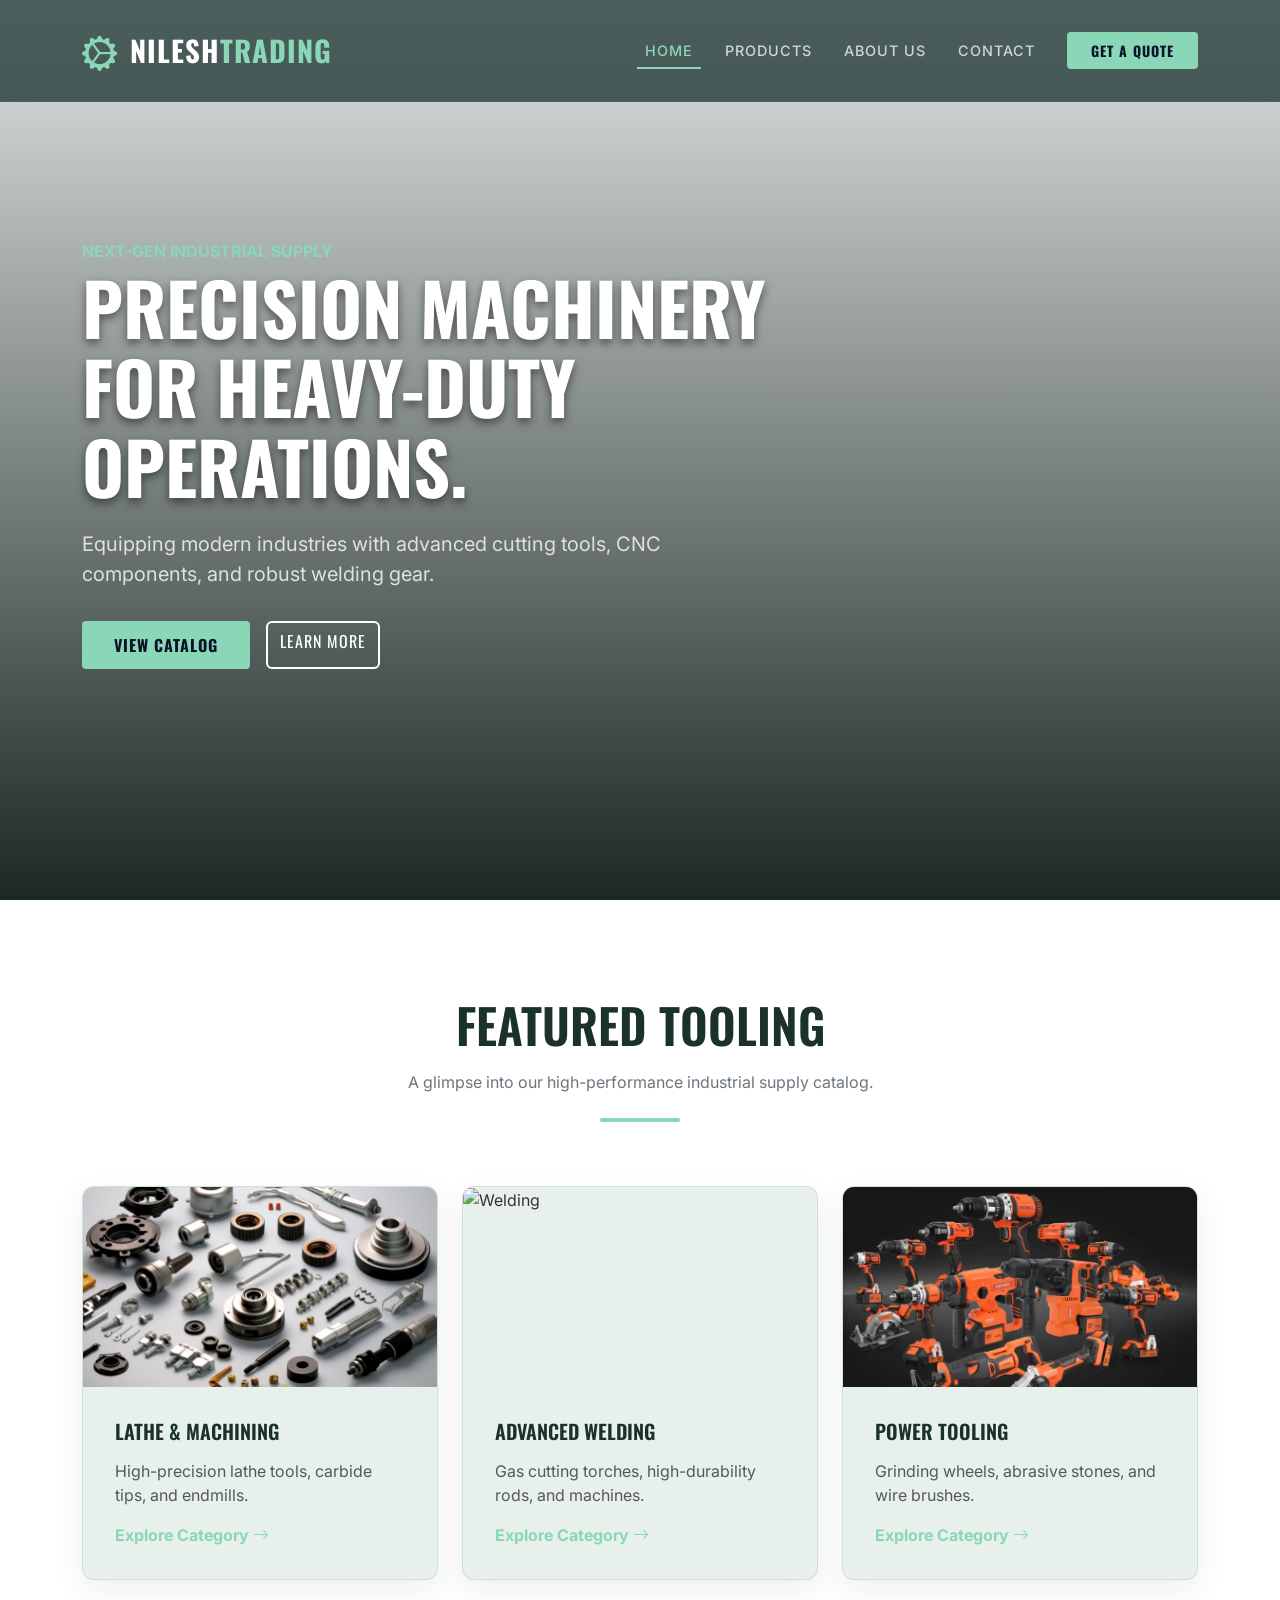
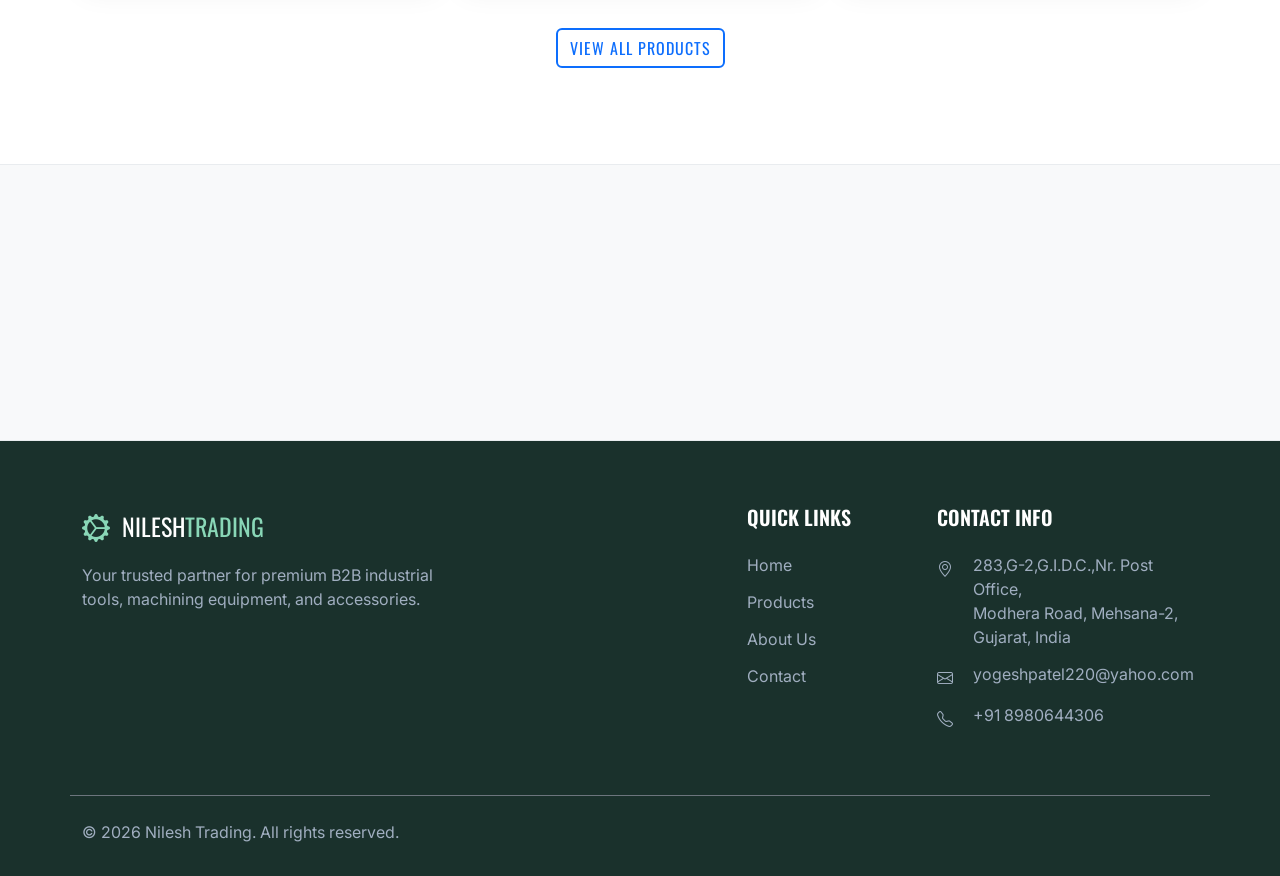
==== index.html @ 8f6eeba7 "first commit" ====
<!DOCTYPE html>
<html lang="en">

<head>
    <meta charset="UTF-8">
    <meta name="viewport" content="width=device-width, initial-scale=1.0">
    <meta name="description" content="Nilesh Trading - Premium B2B industrial tools and machinery supplier.">
    <title>Nilesh Trading | Home</title>

    <!-- Google Fonts -->
    <link rel="preconnect" href="https://fonts.googleapis.com">
    <link rel="preconnect" href="https://fonts.gstatic.com" crossorigin>
    <link
        href="https://fonts.googleapis.com/css2?family=Inter:wght@400;500;600&family=Oswald:wght@500;600;700&display=swap"
        rel="stylesheet">

    <!-- Bootstrap 5 CSS -->
    <link href="https://cdn.jsdelivr.net/npm/bootstrap@5.3.2/dist/css/bootstrap.min.css" rel="stylesheet">

    <!-- Bootstrap Icons -->
    <link rel="stylesheet" href="https://cdn.jsdelivr.net/npm/bootstrap-icons@1.11.1/font/bootstrap-icons.css">

    <!-- AOS Animation CSS -->
    <link href="https://unpkg.com/aos@2.3.1/dist/aos.css" rel="stylesheet">

    <!-- Custom CSS -->
    <link rel="stylesheet" href="css/styles.css">
</head>

<body>

    <!-- Navigation -->
    <nav class="navbar navbar-expand-lg fixed-top shadow-sm" data-bs-theme="dark">
        <div class="container">
            <a class="navbar-brand" href="index.html">
                <i class="bi bi-gear-wide-connected logo-icon"></i>
                <span>NILESH<span class="text-accent">TRADING</span></span>
            </a>
            <button class="navbar-toggler border-0" type="button" data-bs-toggle="collapse" data-bs-target="#navbarNav"
                aria-controls="navbarNav" aria-expanded="false" aria-label="Toggle navigation">
                <span class="navbar-toggler-icon"></span>
            </button>
            <div class="collapse navbar-collapse justify-content-end" id="navbarNav">
                <ul class="navbar-nav align-items-center">
                    <li class="nav-item"><a class="nav-link active" href="index.html">Home</a></li>
                    <li class="nav-item"><a class="nav-link" href="products.html">Products</a></li>
                    <li class="nav-item"><a class="nav-link" href="about.html">About Us</a></li>
                    <li class="nav-item"><a class="nav-link" href="contact.html">Contact</a></li>
                    <li class="nav-item ms-lg-3 mt-3 mt-lg-0">
                        <a href="contact.html" class="btn btn-accent btn-sm py-2 px-4">Get a Quote</a>
                    </li>
                </ul>
            </div>
        </div>
    </nav>

    <!-- Hero Section -->
    <section class="hero">
        <div class="container position-relative z-3">
            <div class="row">
                <div class="col-lg-8 col-md-10" data-aos="zoom-out" data-aos-duration="1500">
                    <span class="text-accent fw-bold text-uppercase tracking-wider mt-2 mb-1 d-block">Next-Gen
                        Industrial Supply</span>
                    <h1 data-aos="fade-up" data-aos-delay="200">Precision Machinery For Heavy-Duty Operations.</h1>
                    <p data-aos="fade-up" data-aos-delay="400">Equipping modern industries with advanced cutting tools,
                        CNC components, and robust welding gear.</p>
                    <div class="d-flex gap-3 flex-wrap mt-4" data-aos="fade-up" data-aos-delay="600">
                        <a href="products.html" class="btn btn-accent">View Catalog</a>
                        <a href="about.html" class="btn btn-outline-light text-white border-white">Learn More</a>
                    </div>
                </div>
            </div>
        </div>
    </section>

    <!-- Featured Categories Quick Look -->
    <section class="products-section">
        <div class="container">
            <div class="section-title" data-aos="fade-up">
                <h2>Featured Tooling</h2>
                <p>A glimpse into our high-performance industrial supply catalog.</p>
            </div>

            <div class="row g-4 justify-content-center">
                <!-- Lathe -->
                <div class="col-lg-4 col-md-6" data-aos="fade-up" data-aos-delay="100">
                    <div class="product-card">
                        <div class="product-img-wrap">
                            <img src="images/Lathe & Machining.jpg" alt="Lathe Machinery">
                        </div>
                        <div class="product-body">
                            <h3 class="product-title">Lathe & Machining</h3>
                            <p class="text-muted">High-precision lathe tools, carbide tips, and endmills.</p>
                            <a href="products.html" class="text-accent text-decoration-none fw-bold">Explore Category <i
                                    class="bi bi-arrow-right"></i></a>
                        </div>
                    </div>
                </div>

                <!-- Welding -->
                <div class="col-lg-4 col-md-6" data-aos="fade-up" data-aos-delay="200">
                    <div class="product-card">
                        <div class="product-img-wrap">
                            <img src="images/Advanced Welding.jpg" alt="Welding">
                        </div>
                        <div class="product-body">
                            <h3 class="product-title">Advanced Welding</h3>
                            <p class="text-muted">Gas cutting torches, high-durability rods, and machines.</p>
                            <a href="products.html" class="text-accent text-decoration-none fw-bold">Explore Category <i
                                    class="bi bi-arrow-right"></i></a>
                        </div>
                    </div>
                </div>

                <!-- Power Tools -->
                <div class="col-lg-4 col-md-6" data-aos="fade-up" data-aos-delay="300">
                    <div class="product-card">
                        <div class="product-img-wrap">
                            <img src="images/Power Tooling.webp" alt="Power Tools">
                        </div>
                        <div class="product-body">
                            <h3 class="product-title">Power Tooling</h3>
                            <p class="text-muted">Grinding wheels, abrasive stones, and wire brushes.</p>
                            <a href="products.html" class="text-accent text-decoration-none fw-bold">Explore Category <i
                                    class="bi bi-arrow-right"></i></a>
                        </div>
                    </div>
                </div>
            </div>

            <div class="text-center mt-5" data-aos="zoom-in">
                <a href="products.html" class="btn btn-outline-light text-primary border-primary">View All Products</a>
            </div>
        </div>
    </section>

    <!-- Authorized Brands Marquee -->
    <section class="brands-section">
        <div class="container">
            <div class="text-center mb-4" data-aos="fade-in">
                <h4 class="text-muted text-uppercase tracking-wider">Trusted by Global Brands</h4>
            </div>
        </div>

        <div class="marquee-container" data-aos="fade-up">
            <div class="marquee-content">
                <div class="brand-item">Bipico</div>
                <div class="brand-item">Bacho</div>
                <div class="brand-item">Mirinda</div>
                <div class="brand-item">IT</div>
                <div class="brand-item">Totem</div>
                <div class="brand-item">Addison</div>
                <div class="brand-item">Ador</div>
                <div class="brand-item">Manglam</div>
                <div class="brand-item">Fenner</div>
                <div class="brand-item">Magicut</div>
                <div class="brand-item">Mitutoyo</div>
                <div class="brand-item">Bosch</div>
                <div class="brand-item">De Walt</div>
                <div class="brand-item">Hikoki</div>

                <!-- Duplicate -->
                <div class="brand-item">Bipico</div>
                <div class="brand-item">Bacho</div>
                <div class="brand-item">Mirinda</div>
                <div class="brand-item">IT</div>
                <div class="brand-item">Totem</div>
                <div class="brand-item">Addison</div>
                <div class="brand-item">Ador</div>
                <div class="brand-item">Manglam</div>
                <div class="brand-item">Fenner</div>
                <div class="brand-item">Magicut</div>
                <div class="brand-item">Mitutoyo</div>
                <div class="brand-item">Bosch</div>
                <div class="brand-item">De Walt</div>
                <div class="brand-item">Hikoki</div>
            </div>
        </div>
    </section>

    <!-- Footer -->
    <footer>
        <div class="container">
            <div class="row g-4">
                <div class="col-lg-4 col-md-6">
                    <a href="index.html" class="footer-brand text-decoration-none">
                        <i class="bi bi-gear-wide-connected logo-icon fs-3"></i>
                        <span>NILESH<span class="text-accent">TRADING</span></span>
                    </a>
                    <p class="mt-3">Your trusted partner for premium B2B industrial tools, machining equipment, and
                        accessories.</p>
                </div>
                <div class="col-lg-2 col-md-6 ms-lg-auto">
                    <h5 class="text-white mb-4">Quick Links</h5>
                    <ul class="footer-links">
                        <li><a href="index.html">Home</a></li>
                        <li><a href="products.html">Products</a></li>
                        <li><a href="about.html">About Us</a></li>
                        <li><a href="contact.html">Contact</a></li>
                    </ul>
                </div>
                <div class="col-lg-3 col-md-6">
                    <h5 class="text-white mb-4">Contact Info</h5>
                    <ul class="footer-links">
                        <li><i class="bi bi-geo-alt me-2"></i> 283,G-2,G.I.D.C.,Nr. Post Office,<br>Modhera Road,
                            Mehsana-2,<br>Gujarat, India</li>
                        <li><i class="bi bi-envelope me-2"></i> yogeshpatel220@yahoo.com</li>
                        <li><i class="bi bi-telephone me-2"></i> +91 8980644306</li>
                    </ul>
                </div>
            </div>
            <div class="row mt-5 pt-4 border-top border-secondary">
                <div class="col-md-6 text-center text-md-start">
                    <p class="mb-0">&copy; 2026 Nilesh Trading. All rights reserved.</p>
                </div>
            </div>
        </div>
    </footer>

    <!-- Bootstrap Bundle -->
    <script src="https://cdn.jsdelivr.net/npm/bootstrap@5.3.2/dist/js/bootstrap.bundle.min.js"></script>
    <!-- AOS Animation JS -->
    <script src="https://unpkg.com/aos@2.3.1/dist/aos.js"></script>
    <script>AOS.init({ duration: 800, once: true });</script>
</body>

</html>
---- css/styles.css ----
:root {
  /* Tech-Industrial Color Palette */
  --color-primary: #1A312C; /* Deep Pine */
  --color-secondary: #428475; /* Muted Teal */
  --color-accent: #89D7B7; /* Light Mint */
  --color-accent-hover: #70C1A0;
  --color-light: #F8F9FA;
  --color-dark: #000000;
  --color-text: #333333;
  --color-muted: #6C757D;
  --color-border: #E9ECEF;
  
  --font-heading: 'Oswald', sans-serif;
  --font-body: 'Inter', sans-serif;
  
  --transition-speed: 0.3s;
}

body {
  font-family: var(--font-body);
  color: var(--color-text);
  background-color: var(--color-light);
  overflow-x: hidden;
}

h1, h2, h3, h4, h5, h6 {
  font-family: var(--font-heading);
  text-transform: uppercase;
  font-weight: 600;
  color: var(--color-primary);
}

.text-accent {
  color: var(--color-accent) !important;
}

.bg-primary-dark {
  background-color: var(--color-primary) !important;
}

.bg-secondary-dark {
  background-color: var(--color-secondary) !important;
}

.btn-accent {
  background-color: var(--color-accent);
  color: #0B132B;
  font-weight: 700;
  padding: 0.75rem 2rem;
  border: none;
  border-radius: 4px;
  text-transform: uppercase;
  font-family: var(--font-heading);
  letter-spacing: 1px;
  transition: all var(--transition-speed) ease;
}

.btn-accent:hover {
  background-color: var(--color-accent-hover);
  color: #fff;
  transform: translateY(-3px) scale(1.02);
  box-shadow: 0 10px 20px rgba(137, 215, 183, 0.4);
}

.btn-outline-light {
  font-family: var(--font-heading);
  text-transform: uppercase;
  letter-spacing: 1px;
  border-width: 2px;
  transition: all var(--transition-speed) ease;
}

.btn-outline-light:hover {
  transform: translateY(-3px) scale(1.02);
  color: var(--color-primary) !important;
  background-color: #fff;
}

/* Navbar & Logo */
.navbar {
  padding: 1.2rem 0;
  transition: all 0.4s ease;
  background-color: rgba(26, 49, 44, 0.75);
  backdrop-filter: blur(12px);
  box-shadow: none !important;
  border-bottom: 1px solid rgba(255, 255, 255, 0.05);
}

.navbar-brand {
  display: flex;
  align-items: center;
  font-family: var(--font-heading);
  font-size: 1.8rem;
  font-weight: 700;
  color: #fff !important;
  letter-spacing: 1px;
}

.logo-icon {
  color: var(--color-accent);
  font-size: 2.2rem;
  margin-right: 12px;
  animation: spinSlow 20s linear infinite;
}

@keyframes spinSlow {
  from { transform: rotate(0deg); }
  to { transform: rotate(360deg); }
}

.nav-link {
  color: #cbd5e1 !important;
  font-weight: 500;
  text-transform: uppercase;
  font-size: 0.9rem;
  letter-spacing: 1px;
  margin: 0 0.5rem;
  transition: color var(--transition-speed);
  position: relative;
}

.nav-link:hover, .nav-link.active {
  color: var(--color-accent) !important;
}

.nav-link::after {
  content: '';
  position: absolute;
  width: 0;
  height: 2px;
  bottom: 0;
  left: 0;
  background-color: var(--color-accent);
  transition: width 0.3s ease;
}

.nav-link:hover::after, .nav-link.active::after {
  width: 100%;
}

/* Hero Section */
.hero {
  height: 100vh;
  min-height: 600px;
  background-image: linear-gradient(rgba(26, 49, 44, 0.1), rgba(15, 29, 26, 0.95)), url('../images/ig.png');
  background-position: center;
  background-size: cover;
  background-repeat: no-repeat;
  display: flex;
  align-items: center;
  position: relative;
  overflow: hidden;
}

.hero h1 {
  font-size: 4.5rem;
  font-weight: 700;
  color: #fff;
  line-height: 1.1;
  margin-bottom: 1.5rem;
  text-shadow: 0 4px 10px rgba(0,0,0,0.5);
}

.hero p {
  font-size: 1.25rem;
  color: #e0e0e0;
  max-width: 600px;
  margin-bottom: 2rem;
}

/* Page Headers */
.page-header {
  padding: 10rem 0 4rem;
  background-image: linear-gradient(rgba(26, 49, 44, 0.9), rgba(26, 49, 44, 0.95)), url('../images/ig.png');
  background-position: center;
  background-size: cover;
  background-repeat: no-repeat;
  background-attachment: fixed;
  color: white;
  text-align: center;
  border-bottom: 4px solid var(--color-accent);
}

.page-header h1 {
  color: white;
  font-size: 3.5rem;
  margin-bottom: 1rem;
}

/* USP Section */
.usp-section {
  background-color: var(--color-secondary);
  padding: 4rem 0;
  color: #fff;
}

.usp-box {
  text-align: center;
  padding: 2rem;
  transition: transform var(--transition-speed);
}

.usp-box:hover {
  transform: translateY(-10px);
}

.usp-icon {
  font-size: 3rem;
  color: var(--color-accent);
  margin-bottom: 1rem;
  transition: transform 0.3s ease;
}

.usp-box:hover .usp-icon {
  transform: scale(1.2);
}

.usp-number {
  font-family: var(--font-heading);
  font-size: 3rem;
  font-weight: 700;
  margin-bottom: 0.5rem;
}

/* Section Titles */
.section-title {
  text-align: center;
  margin-bottom: 4rem;
  position: relative;
}

.section-title h2 {
  font-size: 3rem;
  color: var(--color-primary);
  margin-bottom: 1rem;
}

.section-title p {
  color: var(--color-muted);
  max-width: 600px;
  margin: 0 auto;
}

.section-title::after {
  content: '';
  display: block;
  width: 80px;
  height: 4px;
  background-color: var(--color-accent);
  margin: 1.5rem auto 0;
  border-radius: 2px;
}

/* Product Cards */
.products-section {
  padding: 6rem 0;
  background-color: #fff;
}

.product-card {
  background: #E8F0EC; /* Light grayish teal matching the theme */
  border-radius: 12px;
  overflow: hidden;
  box-shadow: 0 10px 30px rgba(26, 49, 44, 0.08); /* Colored shadow for depth */
  transition: all 0.4s cubic-bezier(0.175, 0.885, 0.32, 1.275);
  height: 100%;
  border: 1px solid rgba(66, 132, 117, 0.15);
  position: relative;
  z-index: 1;
}

.product-card::before {
  content: '';
  position: absolute;
  top: 0;
  left: 0;
  width: 100%;
  height: 4px;
  background-color: var(--color-accent);
  transform: scaleX(0);
  transform-origin: left;
  transition: transform var(--transition-speed) ease;
  z-index: 2;
}

.product-card:hover {
  transform: translateY(-15px);
  box-shadow: 0 25px 30px -5px rgba(0, 0, 0, 0.15);
}

.product-card:hover::before {
  transform: scaleX(1);
}

.product-img-wrap {
  height: 200px;
  overflow: hidden;
  position: relative;
}

.product-img-wrap img {
  width: 100%;
  height: 100%;
  object-fit: cover;
  transition: transform 0.6s ease;
}

.product-card:hover .product-img-wrap img {
  transform: scale(1.1);
}

.product-icon-wrap {
  height: 80px;
  display: flex;
  align-items: center;
  justify-content: center;
  background-color: var(--color-light);
  border-bottom: 1px solid var(--color-border);
  font-size: 2.5rem;
  color: var(--color-secondary);
  transition: all var(--transition-speed);
}

.product-card:hover .product-icon-wrap {
  color: var(--color-accent);
  background-color: var(--color-primary);
}

.product-body {
  padding: 2rem;
}

.product-title {
  font-size: 1.25rem;
  margin-bottom: 1rem;
}

.product-list {
  list-style: none;
  padding: 0;
  margin: 0;
}

.product-list li {
  position: relative;
  padding-left: 1.5rem;
  margin-bottom: 0.5rem;
  font-size: 0.95rem;
  color: var(--color-muted);
}

.product-list li::before {
  content: '\F28A';
  font-family: "bootstrap-icons";
  position: absolute;
  left: 0;
  top: 2px;
  color: var(--color-accent);
  font-size: 0.8rem;
}

/* Brands Marquee */
.brands-section {
  padding: 5rem 0;
  background-color: var(--color-light);
  overflow: hidden;
  border-top: 1px solid var(--color-border);
  border-bottom: 1px solid var(--color-border);
}

.marquee-container {
  width: 100%;
  overflow: hidden;
  white-space: nowrap;
  position: relative;
}

.marquee-content {
  display: inline-block;
  animation: marquee 35s linear infinite;
}

.marquee-content:hover {
  animation-play-state: paused;
}

.brand-item {
  display: inline-flex;
  align-items: center;
  justify-content: center;
  margin: 0 1.5rem;
  padding: 1rem 2rem;
  background: #fff;
  border-radius: 8px;
  border: 1px solid var(--color-border);
  font-family: var(--font-heading);
  font-size: 1.2rem;
  color: var(--color-muted);
  transition: all var(--transition-speed);
  box-shadow: 0 4px 6px rgba(0,0,0,0.02);
}

.brand-item:hover {
  color: #fff;
  background-color: var(--color-primary);
  border-color: var(--color-primary);
  transform: translateY(-5px);
  box-shadow: 0 10px 15px rgba(0,0,0,0.1);
}

@keyframes marquee {
  0% { transform: translateX(0); }
  100% { transform: translateX(-50%); }
}

/* Contact Section */
.contact-section {
  padding: 6rem 0;
}

.contact-info-card {
  background: #fff;
  padding: 2rem;
  border-radius: 8px;
  margin-bottom: 1.5rem;
  border: 1px solid var(--color-border);
  display: flex;
  align-items: flex-start;
  box-shadow: 0 5px 15px rgba(0,0,0,0.05);
  transition: transform 0.3s ease;
}

.contact-info-card:hover {
  transform: translateX(10px);
  border-left: 4px solid var(--color-accent);
}

.contact-info-icon {
  font-size: 2rem;
  color: var(--color-accent);
  margin-right: 1.5rem;
}

.contact-info-text h4 {
  margin-bottom: 0.5rem;
}

.contact-info-text p {
  color: var(--color-muted);
  margin: 0;
}

.form-control {
  background-color: #fff;
  border: 1px solid var(--color-border);
  padding: 0.8rem 1rem;
}

.form-control:focus {
  border-color: var(--color-accent);
  box-shadow: 0 0 0 0.25rem rgba(137, 215, 183, 0.25);
}

/* Footer */
footer {
  background-color: var(--color-primary);
  padding: 4rem 0 2rem;
  color: #a0aec0;
}

.footer-brand {
  display: flex;
  align-items: center;
  font-family: var(--font-heading);
  font-size: 1.5rem;
  color: #fff;
  margin-bottom: 1rem;
}

.footer-links {
  list-style: none;
  padding: 0;
}

.footer-links li {
  margin-bottom: 0.8rem;
  display: flex;
  align-items: flex-start;
}

.footer-links li i {
  margin-top: 4px;
  min-width: 28px;
}

.footer-links a {
  color: #a0aec0;
  text-decoration: none;
  transition: color var(--transition-speed);
}

.footer-links a:hover {
  color: var(--color-accent);
}

/* Responsive */
@media (max-width: 768px) {
  .hero h1 { font-size: 3rem; }
  .section-title h2 { font-size: 2.2rem; }
  .page-header h1 { font-size: 2.5rem; }
  .logo-icon { font-size: 1.8rem; }
}

/* Category Details Pages */
.category-header {
  background: linear-gradient(135deg, var(--color-primary) 0%, #10201D 100%);
  padding: 10rem 0 5rem;
  color: #fff;
  position: relative;
  overflow: hidden;
}

.category-header h1 {
  color: #ffffff;
}

.category-icon-large {
  font-size: 4rem;
  color: var(--color-accent);
  margin-bottom: 1rem;
}

.detailed-product-card {
  background: #fff;
  border-radius: 12px;
  overflow: hidden;
  box-shadow: 0 10px 30px rgba(0, 0, 0, 0.08);
  transition: all 0.4s ease;
  height: 100%;
  display: flex;
  flex-direction: column;
}

.detailed-product-card:hover {
  transform: translateY(-10px);
  box-shadow: 0 20px 40px rgba(26, 49, 44, 0.15);
}

.card-img-wrapper {
  position: relative;
  height: 240px;
  overflow: hidden;
}

.card-img-wrapper img {
  width: 100%;
  height: 100%;
  object-fit: cover;
  transition: transform 0.6s ease;
}

.detailed-product-card:hover .card-img-wrapper img {
  transform: scale(1.1);
}

.img-overlay {
  position: absolute;
  top: 0;
  left: 0;
  width: 100%;
  height: 100%;
  background: rgba(26, 49, 44, 0.6);
  display: flex;
  align-items: center;
  justify-content: center;
  opacity: 0;
  transition: all 0.4s ease;
}

.detailed-product-card:hover .img-overlay {
  opacity: 1;
}

.img-overlay i {
  color: #fff;
  font-size: 2.5rem;
  transform: scale(0.5);
  transition: transform 0.4s cubic-bezier(0.175, 0.885, 0.32, 1.275);
}

.detailed-product-card:hover .img-overlay i {
  transform: scale(1);
}

.card-content {
  padding: 2rem;
  flex-grow: 1;
  display: flex;
  flex-direction: column;
}

.card-title {
  font-size: 1.5rem;
  margin-bottom: 1rem;
  color: var(--color-primary);
}

.card-text {
  color: var(--color-muted);
  margin-bottom: 1.5rem;
  flex-grow: 1;
}

.back-btn {
  border-color: var(--color-secondary);
  color: var(--color-secondary);
}

.back-btn:hover {
  background-color: var(--color-secondary);
  color: #fff;
}
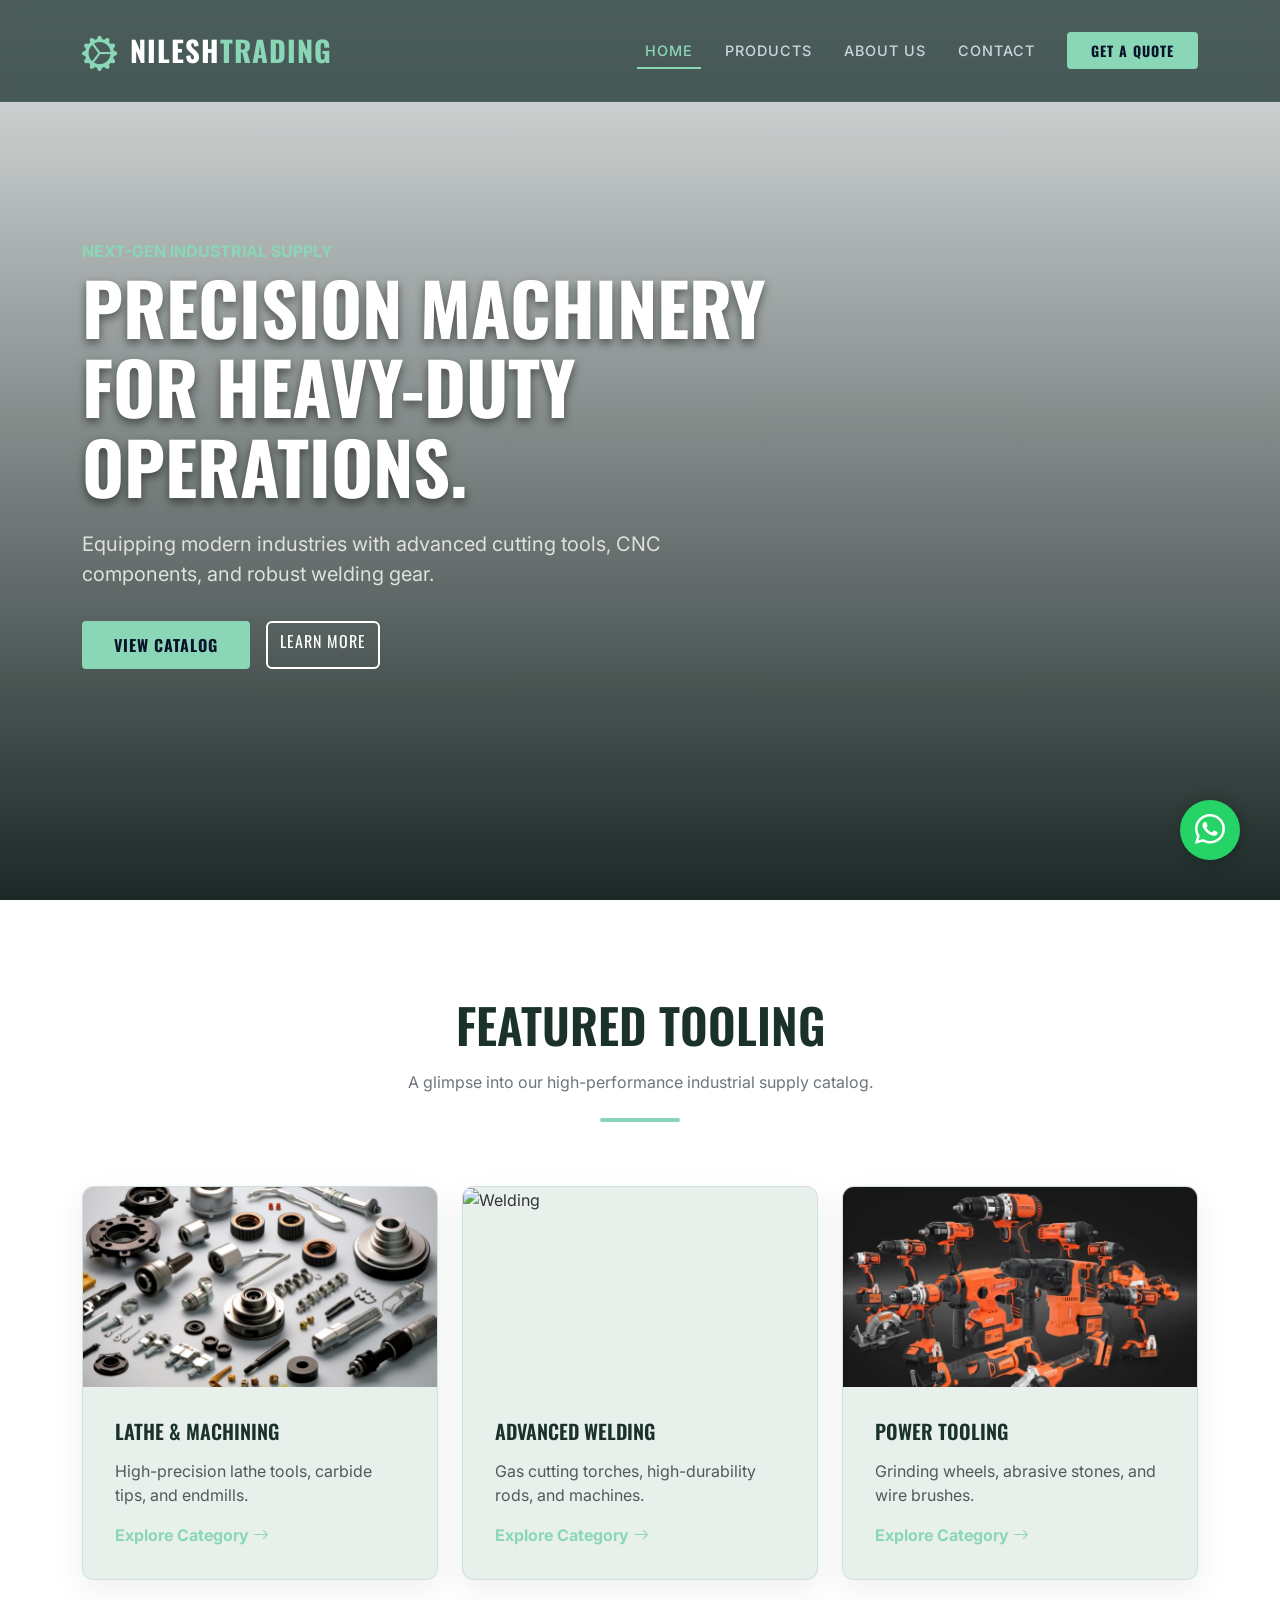
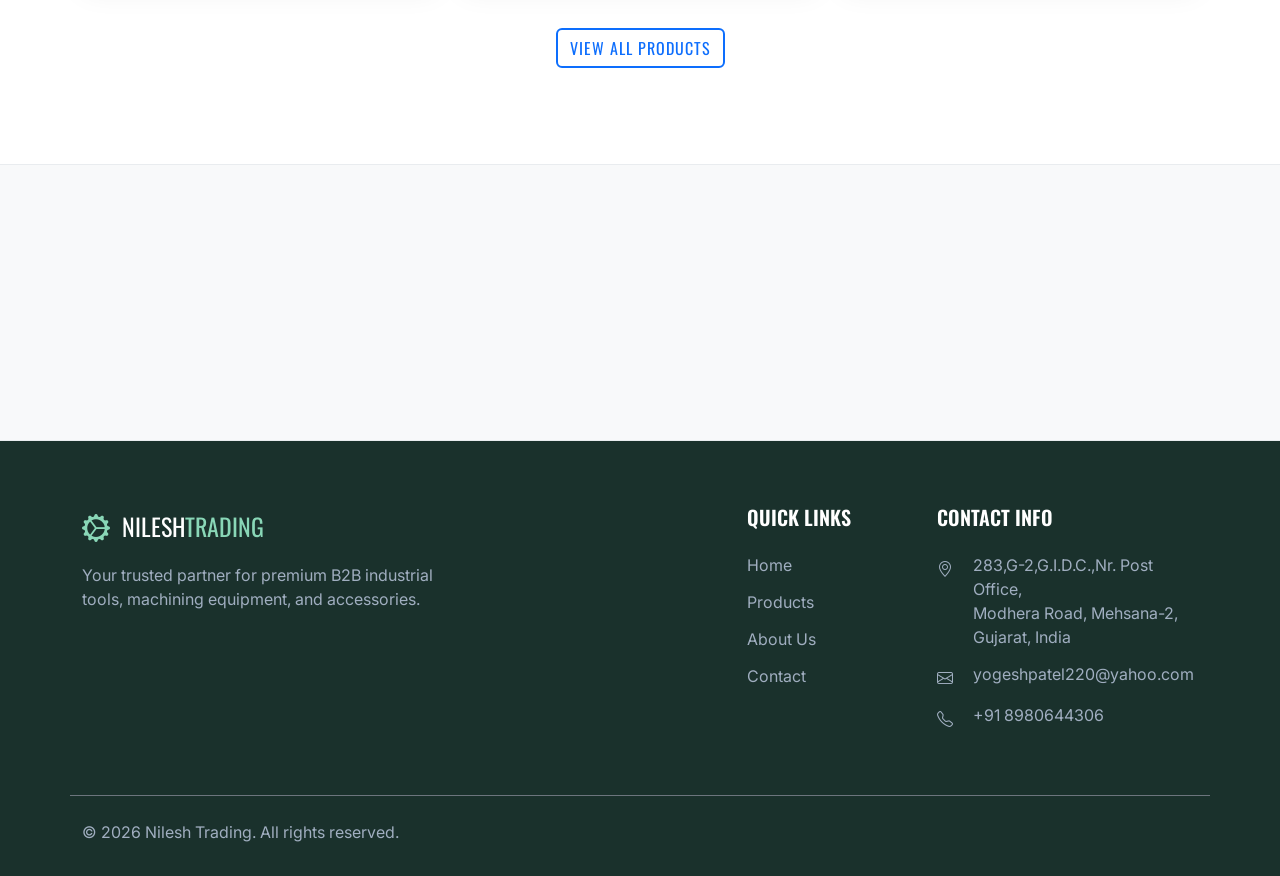
==== commit 113fca79: "ok" ====
--- a/index.html
+++ b/index.html
@@ -1,4 +1,4 @@
-<!DOCTYPE html>
+﻿<!DOCTYPE html>
 <html lang="en">
 
 <head>
@@ -91,8 +91,8 @@
                         <div class="product-body">
                             <h3 class="product-title">Lathe & Machining</h3>
                             <p class="text-muted">High-precision lathe tools, carbide tips, and endmills.</p>
-                            <a href="products.html" class="text-accent text-decoration-none fw-bold">Explore Category <i
-                                    class="bi bi-arrow-right"></i></a>
+                            <a href="lathe-machining.html" class="text-accent text-decoration-none fw-bold">Explore
+                                Category <i class="bi bi-arrow-right"></i></a>
                         </div>
                     </div>
                 </div>
@@ -106,7 +106,7 @@
                         <div class="product-body">
                             <h3 class="product-title">Advanced Welding</h3>
                             <p class="text-muted">Gas cutting torches, high-durability rods, and machines.</p>
-                            <a href="products.html" class="text-accent text-decoration-none fw-bold">Explore Category <i
+                            <a href="welding.html" class="text-accent text-decoration-none fw-bold">Explore Category <i
                                     class="bi bi-arrow-right"></i></a>
                         </div>
                     </div>
@@ -121,8 +121,8 @@
                         <div class="product-body">
                             <h3 class="product-title">Power Tooling</h3>
                             <p class="text-muted">Grinding wheels, abrasive stones, and wire brushes.</p>
-                            <a href="products.html" class="text-accent text-decoration-none fw-bold">Explore Category <i
-                                    class="bi bi-arrow-right"></i></a>
+                            <a href="power-tools.html" class="text-accent text-decoration-none fw-bold">Explore Category
+                                <i class="bi bi-arrow-right"></i></a>
                         </div>
                     </div>
                 </div>
@@ -217,6 +217,11 @@
         </div>
     </footer>
 
+    <!-- WhatsApp Floating Icon -->
+    <a href="https://wa.me/918980644306?text=Hi%20Nilesh%20Trading%2C%20I%20would%20like%20to%20inquire%20about%20your%20industrial%20tools%20and%20products." class="whatsapp-float" target="_blank" aria-label="WhatsApp Inquiry">
+        <i class="bi bi-whatsapp"></i>
+    </a>
+
     <!-- Bootstrap Bundle -->
     <script src="https://cdn.jsdelivr.net/npm/bootstrap@5.3.2/dist/js/bootstrap.bundle.min.js"></script>
     <!-- AOS Animation JS -->
@@ -224,4 +229,4 @@
     <script>AOS.init({ duration: 800, once: true });</script>
 </body>
 
-</html>+</html>
--- a/css/styles.css
+++ b/css/styles.css
@@ -621,3 +621,44 @@
   color: #fff;
 }
 
+/* WhatsApp Floating Icon */
+.whatsapp-float {
+  position: fixed;
+  width: 60px;
+  height: 60px;
+  bottom: 40px;
+  right: 40px;
+  background-color: #25d366;
+  color: #FFF;
+  border-radius: 50px;
+  text-align: center;
+  font-size: 30px;
+  box-shadow: 2px 2px 15px rgba(0, 0, 0, 0.2);
+  z-index: 1000;
+  display: flex;
+  align-items: center;
+  justify-content: center;
+  text-decoration: none;
+  animation: pulse-whatsapp 2s infinite;
+  transition: all 0.3s ease;
+}
+
+.whatsapp-float:hover {
+  background-color: #128C7E;
+  color: #FFF;
+  transform: scale(1.1);
+  box-shadow: 2px 2px 20px rgba(37, 211, 102, 0.4);
+}
+
+@keyframes pulse-whatsapp {
+  0% {
+    box-shadow: 0 0 0 0 rgba(37, 211, 102, 0.7);
+  }
+  70% {
+    box-shadow: 0 0 0 20px rgba(37, 211, 102, 0);
+  }
+  100% {
+    box-shadow: 0 0 0 0 rgba(37, 211, 102, 0);
+  }
+}
+
